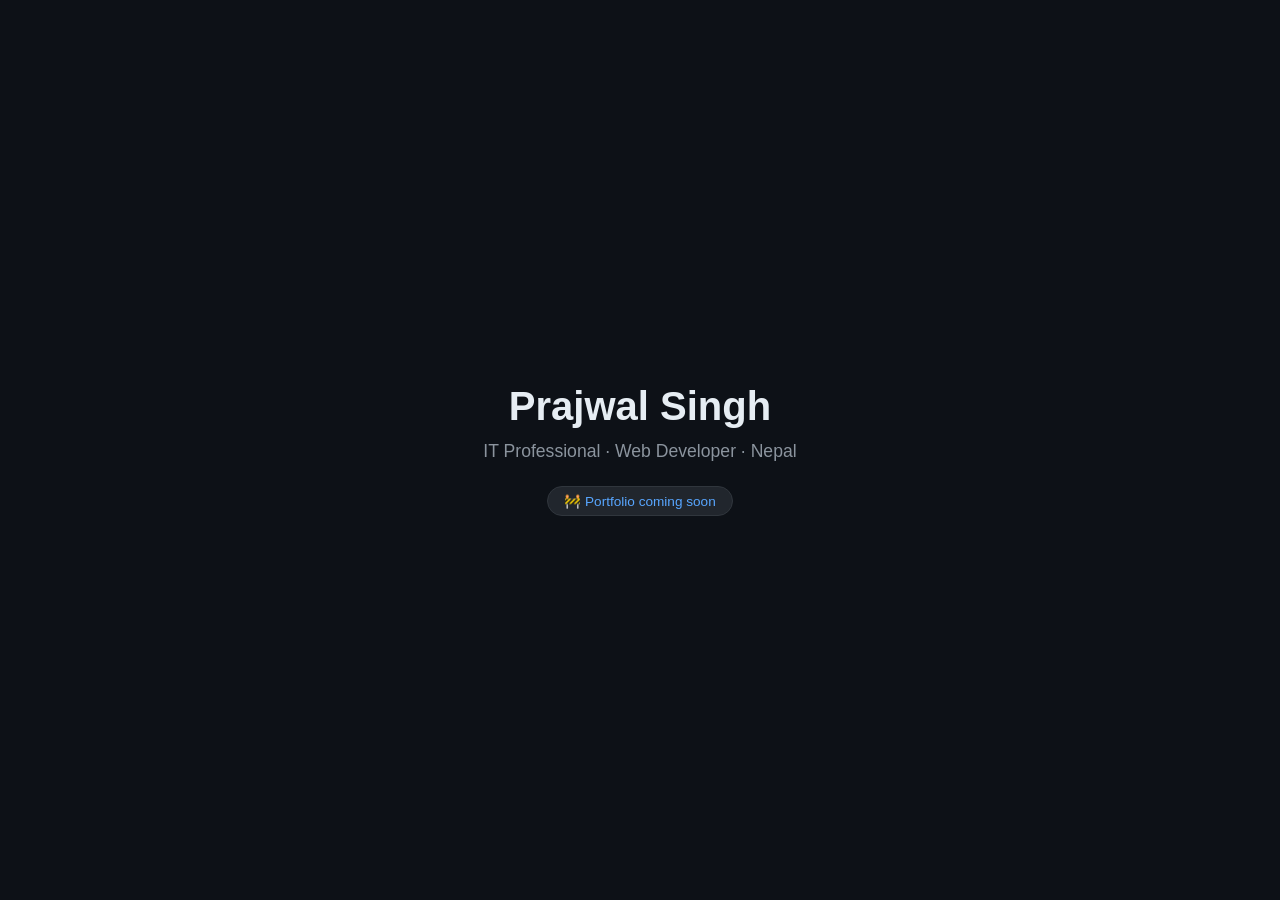
==== index.html @ d1e2a2fe "Add initial HTML structure for personal website" ====
<!DOCTYPE html>
<html lang="en">
<head>
  <meta charset="UTF-8" />
  <meta name="viewport" content="width=device-width, initial-scale=1.0" />
  <title>Prajwal Singh — IT Professional & Web Developer</title>
  <style>
    * { margin: 0; padding: 0; box-sizing: border-box; }
    body {
      font-family: -apple-system, BlinkMacSystemFont, 'Segoe UI', sans-serif;
      background: #0d1117;
      color: #e6edf3;
      display: flex;
      align-items: center;
      justify-content: center;
      min-height: 100vh;
    }
    .container { text-align: center; padding: 2rem; }
    h1 { font-size: 2.5rem; font-weight: 700; margin-bottom: 0.5rem; }
    p { color: #8b949e; font-size: 1.1rem; margin-top: 0.75rem; }
    .badge {
      display: inline-block;
      background: #21262d;
      border: 1px solid #30363d;
      border-radius: 2rem;
      padding: 0.4rem 1rem;
      font-size: 0.85rem;
      color: #58a6ff;
      margin-top: 1.5rem;
    }
  </style>
</head>
<body>
  <div class="container">
    <h1>Prajwal Singh</h1>
    <p>IT Professional · Web Developer · Nepal</p>
    <div class="badge">🚧 Portfolio coming soon</div>
  </div>
</body>
</html>
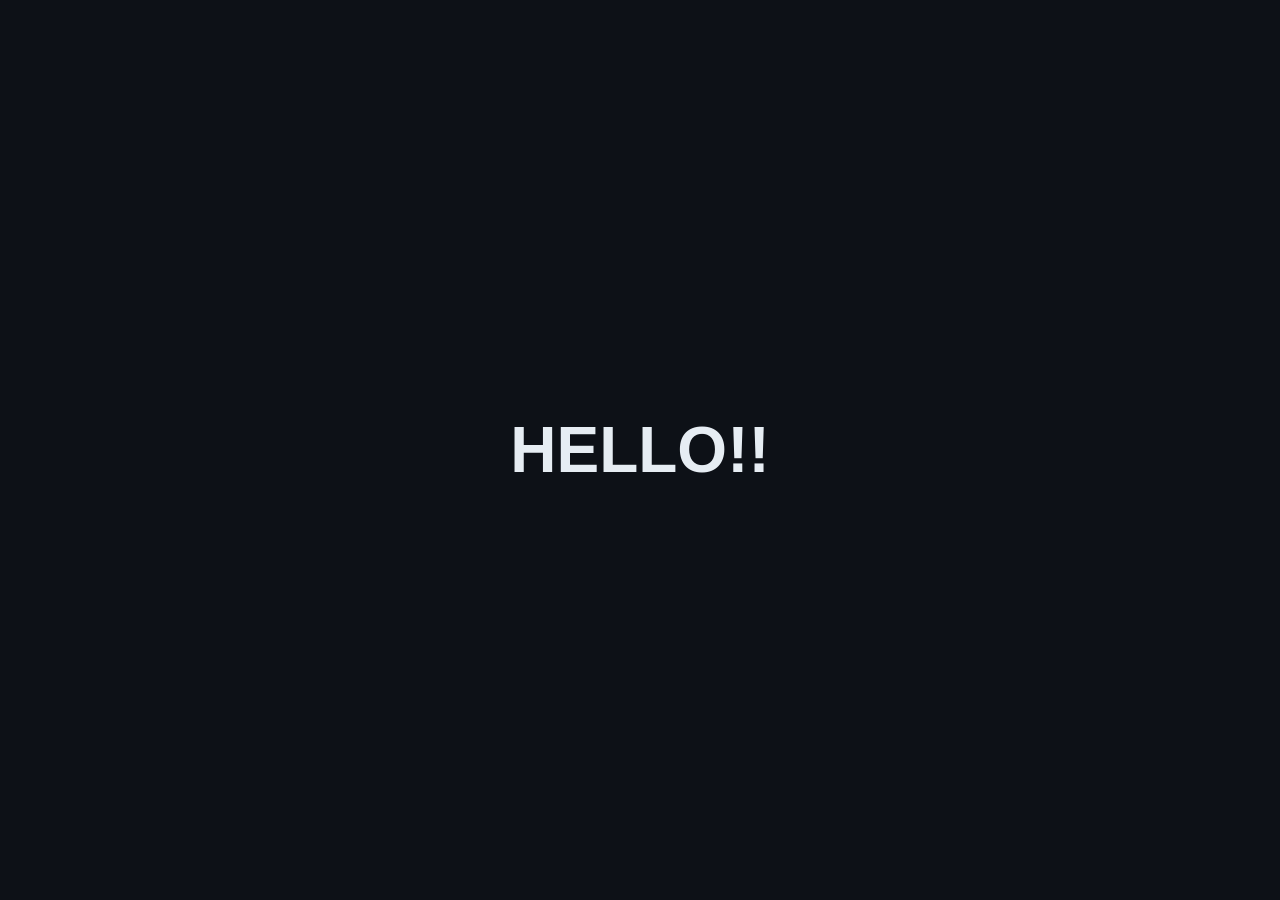
==== commit db97fca8: "Deploy simple HELLO!! placeholder page Updated the title and modified the body styles. Changed the h" ====
--- a/index.html
+++ b/index.html
@@ -3,38 +3,13 @@
 <head>
   <meta charset="UTF-8" />
   <meta name="viewport" content="width=device-width, initial-scale=1.0" />
-  <title>Prajwal Singh — IT Professional & Web Developer</title>
+  <title>Prajwal Singh</title>
   <style>
-    * { margin: 0; padding: 0; box-sizing: border-box; }
-    body {
-      font-family: -apple-system, BlinkMacSystemFont, 'Segoe UI', sans-serif;
-      background: #0d1117;
-      color: #e6edf3;
-      display: flex;
-      align-items: center;
-      justify-content: center;
-      min-height: 100vh;
-    }
-    .container { text-align: center; padding: 2rem; }
-    h1 { font-size: 2.5rem; font-weight: 700; margin-bottom: 0.5rem; }
-    p { color: #8b949e; font-size: 1.1rem; margin-top: 0.75rem; }
-    .badge {
-      display: inline-block;
-      background: #21262d;
-      border: 1px solid #30363d;
-      border-radius: 2rem;
-      padding: 0.4rem 1rem;
-      font-size: 0.85rem;
-      color: #58a6ff;
-      margin-top: 1.5rem;
-    }
+    body { margin: 0; font-family: sans-serif; background: #0d1117; color: #e6edf3; display: flex; align-items: center; justify-content: center; min-height: 100vh; }
+    h1 { font-size: 4rem; font-weight: 700; }
   </style>
 </head>
 <body>
-  <div class="container">
-    <h1>Prajwal Singh</h1>
-    <p>IT Professional · Web Developer · Nepal</p>
-    <div class="badge">🚧 Portfolio coming soon</div>
-  </div>
+  <h1>HELLO!!</h1>
 </body>
 </html>
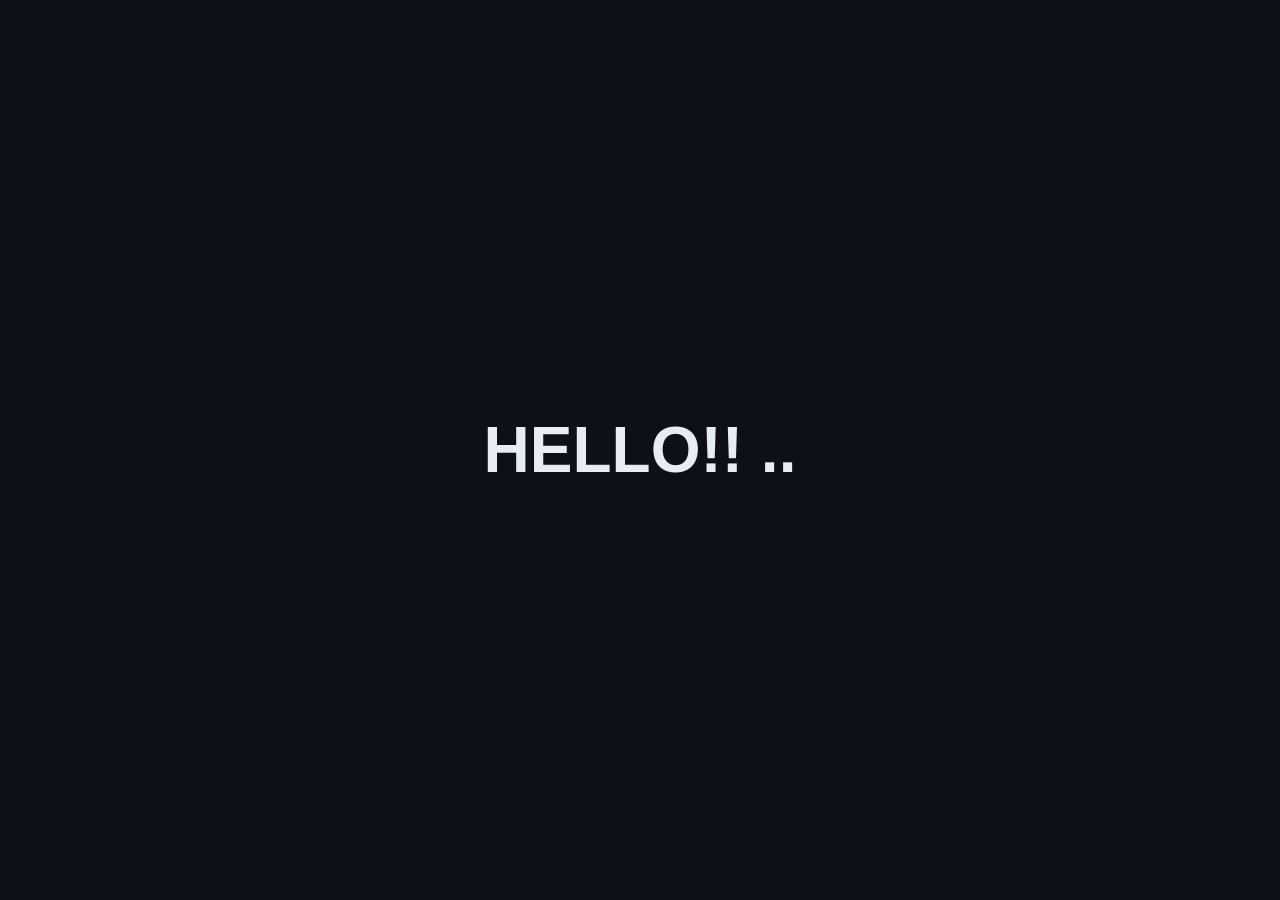
==== commit 194e2c7f: "Update index.html" ====
--- a/index.html
+++ b/index.html
@@ -10,6 +10,6 @@
   </style>
 </head>
 <body>
-  <h1>HELLO!!</h1>
+  <h1>HELLO!! ..</h1>
 </body>
 </html>
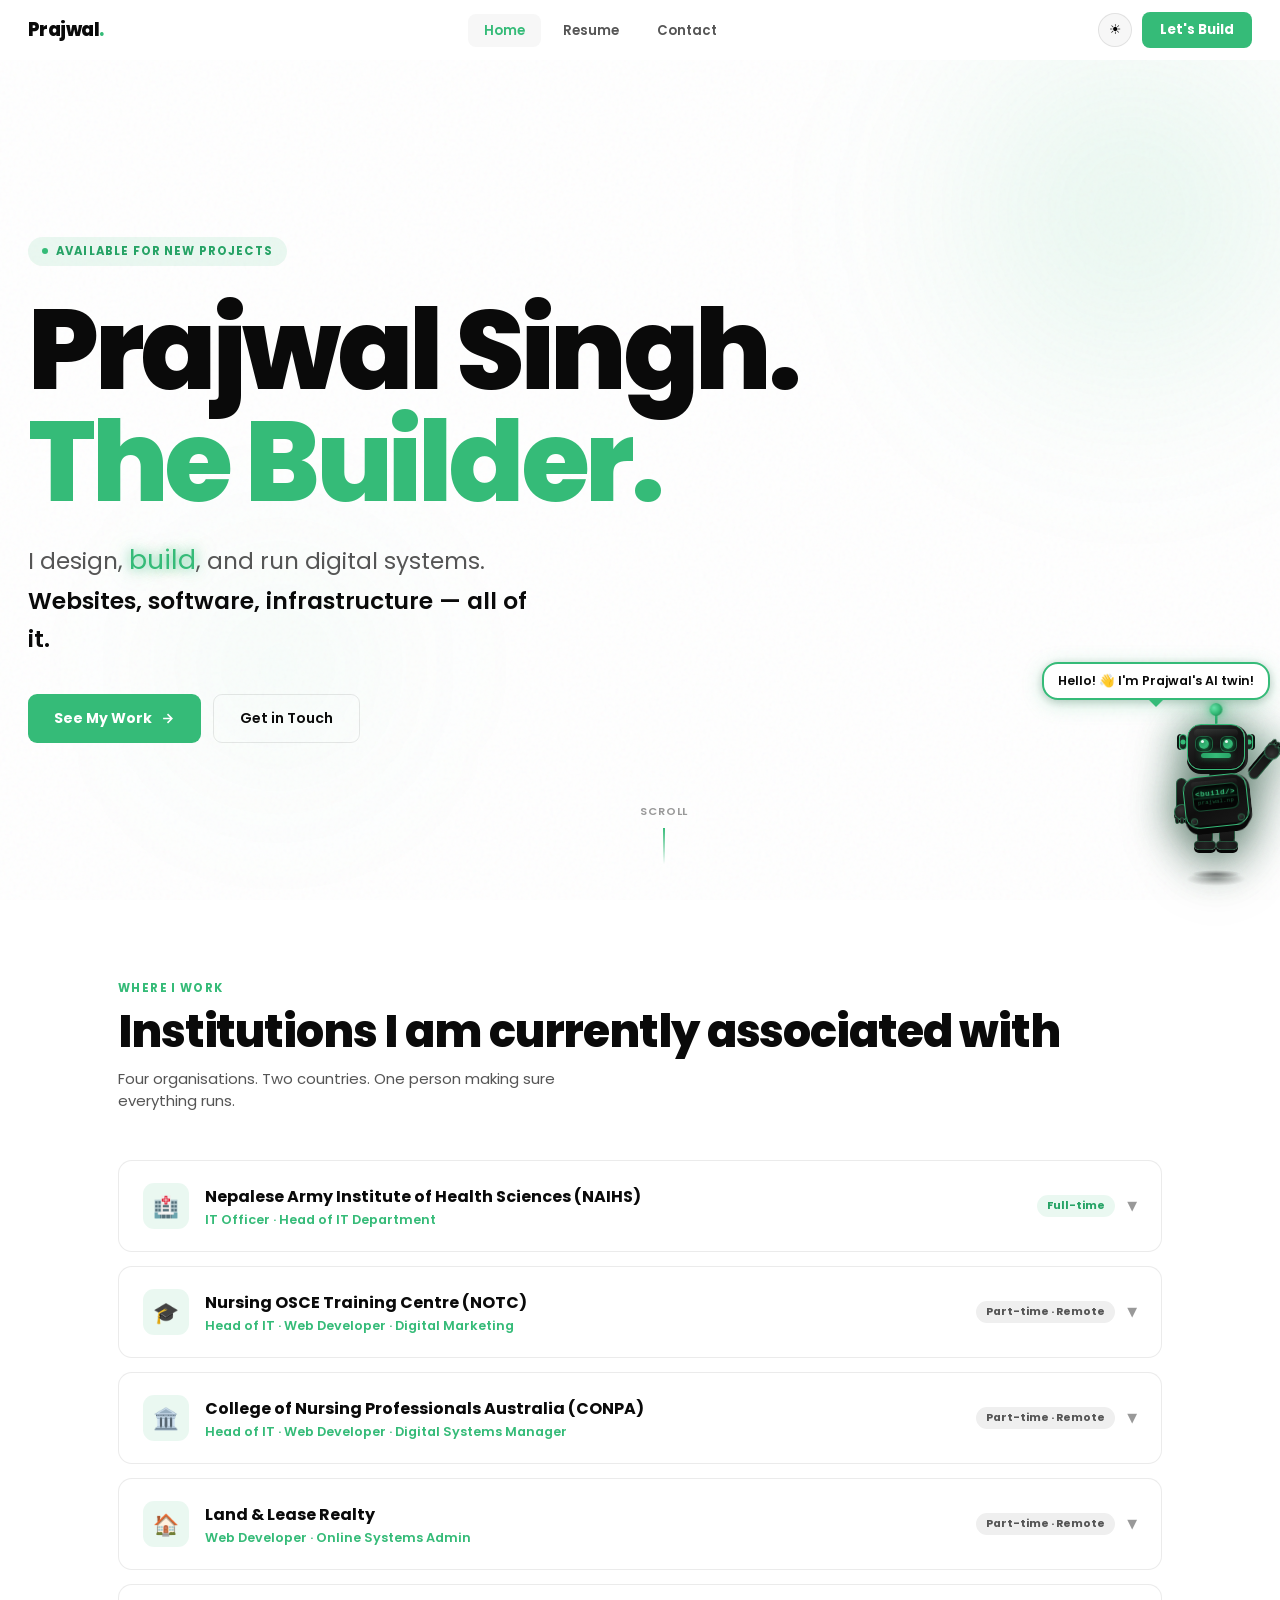
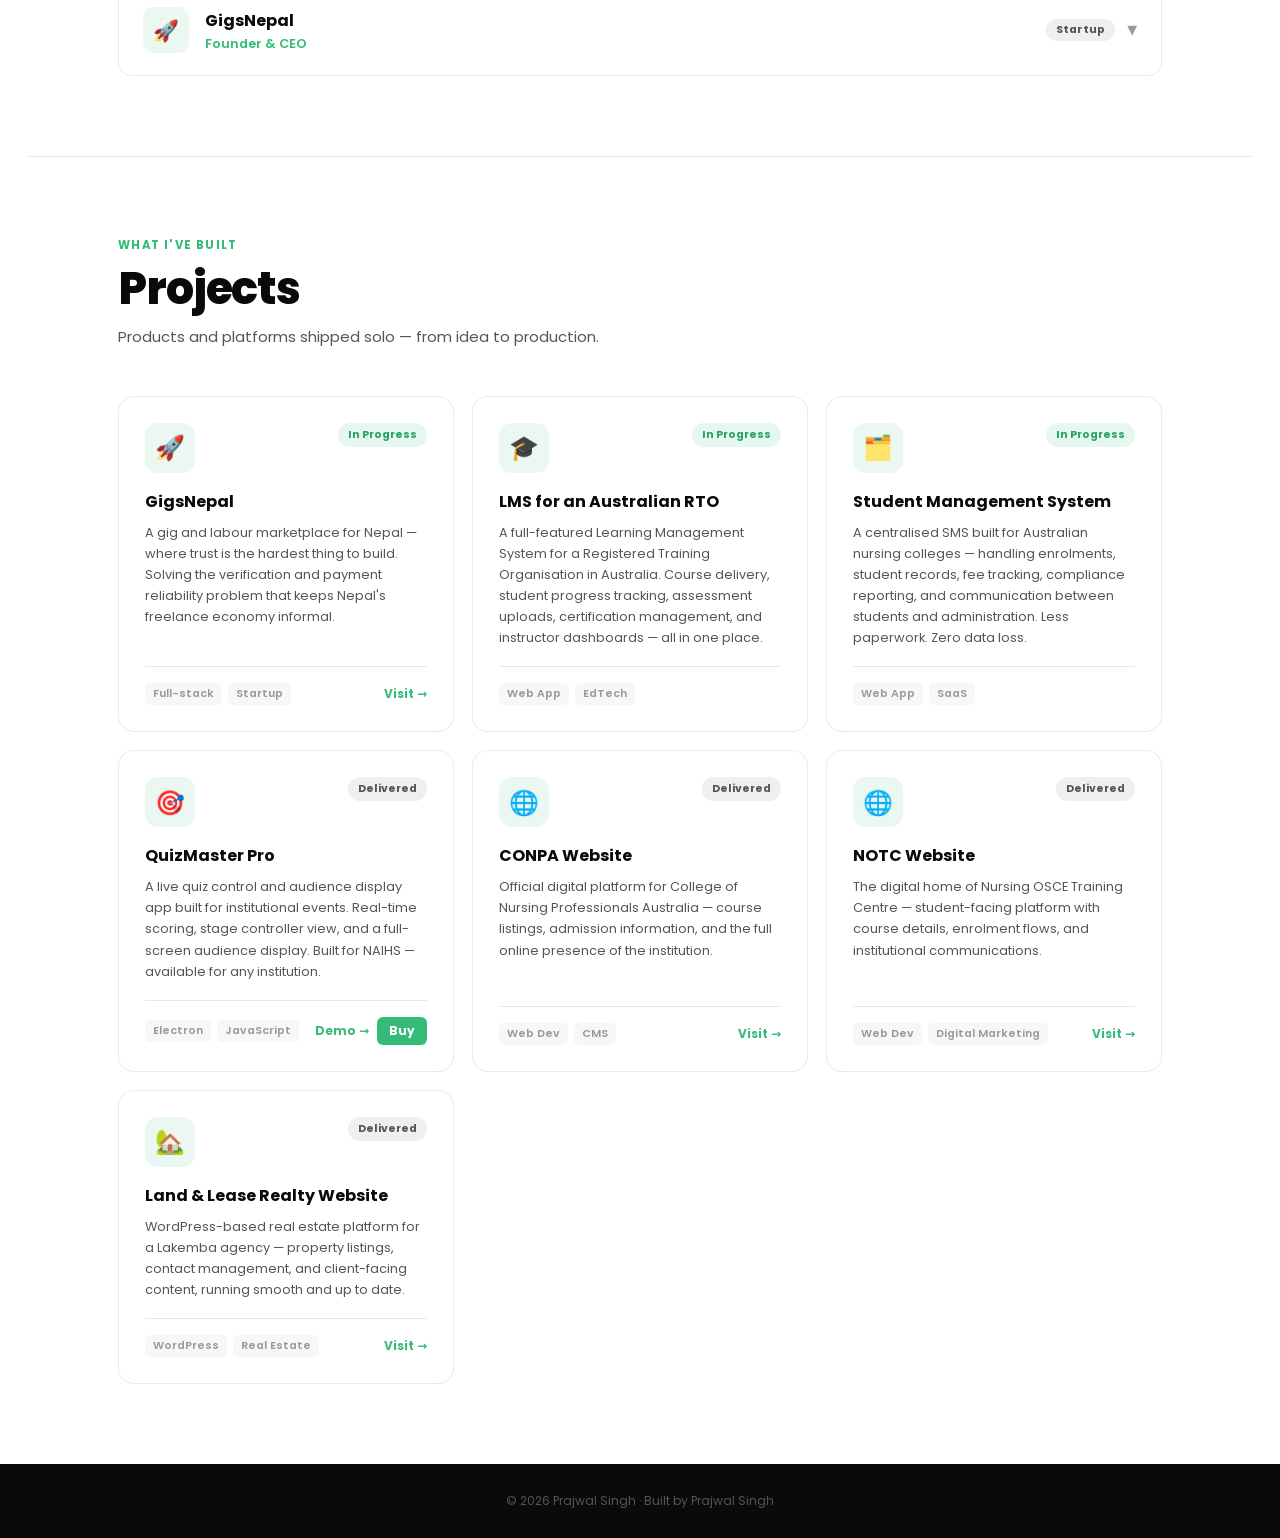
==== commit 01280aaf: "Initial portfolio deploy" ====
--- a/index.html
+++ b/index.html
@@ -1,15 +1,332 @@
 <!DOCTYPE html>
-<html lang="en">
+<html lang="en" data-theme="light">
 <head>
-  <meta charset="UTF-8" />
-  <meta name="viewport" content="width=device-width, initial-scale=1.0" />
-  <title>Prajwal Singh</title>
-  <style>
-    body { margin: 0; font-family: sans-serif; background: #0d1117; color: #e6edf3; display: flex; align-items: center; justify-content: center; min-height: 100vh; }
-    h1 { font-size: 4rem; font-weight: 700; }
-  </style>
+<meta charset="UTF-8">
+<meta name="viewport" content="width=device-width, initial-scale=1.0, viewport-fit=cover">
+<title>Prajwal Singh — The Builder</title>
+<meta name="description" content="IT Officer, Web Developer, and Builder. I design, build, and run digital systems.">
+<link rel="stylesheet" href="https://fonts.googleapis.com/css2?family=Poppins:ital,wght@0,400;0,500;0,600;0,700;0,800;1,400&display=swap">
+<link rel="stylesheet" href="style.css">
 </head>
 <body>
-  <h1>HELLO!! ..</h1>
+
+<!-- NAV -->
+<nav id="nav">
+  <a class="nav-logo" href="index.html">Prajwal<em>.</em></a>
+  <ul class="nav-links">
+    <li><a href="index.html" class="active">Home</a></li>
+    <li><a href="resume.html">Resume</a></li>
+    <li><a href="contact.html">Contact</a></li>
+  </ul>
+  <div class="nav-actions">
+    <button class="theme-btn" onclick="toggleTheme()" aria-label="Toggle theme">☀️</button>
+    <a class="cta-btn" href="contact.html">Let's Build</a>
+    <button class="ham" id="ham" onclick="toggleMob()" aria-label="Menu">
+      <span></span><span></span><span></span>
+    </button>
+  </div>
+</nav>
+<div class="mob-nav" id="mob-nav">
+  <a href="index.html" onclick="toggleMob()">Home</a>
+  <a href="resume.html" onclick="toggleMob()">Resume</a>
+  <a href="contact.html" onclick="toggleMob()">Contact</a>
+</div>
+
+<!-- HERO -->
+<section class="hero">
+  <div class="hero-noise"></div>
+  <div class="hero-orb hero-orb-1"></div>
+  <div class="hero-orb hero-orb-2"></div>
+
+  <div class="hero-chip">Available for new projects</div>
+  <h1 class="hero-name">
+    Prajwal Singh.<br>
+    <span class="green">The Builder.</span>
+  </h1>
+  <p class="hero-title">
+    I design, <span class="green" style="font-size:1.15em;text-shadow:0 0 12px rgba(53,187,120,0.7),0 0 24px rgba(53,187,120,0.4);">build</span>, and run digital systems.<br>
+    <strong>Websites, software, infrastructure — all of it.</strong>
+  </p>
+  <div class="hero-btns">
+    <a class="btn-g" href="#projects-anchor">
+      See My Work
+      <svg width="15" height="15" fill="none" stroke="currentColor" stroke-width="2.5" viewBox="0 0 24 24"><path d="M5 12h14M12 5l7 7-7 7"/></svg>
+    </a>
+    <a class="btn-out" href="contact.html">Get in Touch</a>
+  </div>
+  <div class="hero-scroll-hint">
+    <span>Scroll</span>
+    <div class="scroll-dot"></div>
+  </div>
+</section>
+
+<!-- WHERE I WORK -->
+<section class="work-section">
+  <div class="section-header reveal">
+    <div class="section-eyebrow">Where I Work</div>
+    <h2 class="section-title">Institutions I am currently associated with</h2>
+    <p class="section-sub">Four organisations. Two countries. One person making sure everything runs.</p>
+  </div>
+  <div class="work-list">
+
+    <div class="work-item reveal" data-d="1">
+      <div class="work-item-head" onclick="toggleWork(this)">
+        <div class="wi-icon">🏥</div>
+        <div class="wi-info">
+          <h3>Nepalese Army Institute of Health Sciences (NAIHS)</h3>
+          <div class="wi-role">IT Officer · Head of IT Department</div>
+        </div>
+        <div class="wi-meta">
+          <span class="wi-badge ft">Full-time</span>
+          <span class="wi-chevron">▼</span>
+        </div>
+      </div>
+      <div class="work-item-body">
+        <div class="wi-period">📅 December 2025 – Present · Kathmandu, Nepal</div>
+        <ul class="wi-bullets">
+          <li>Head of IT across NAIHS, College of Medicine, NACHS, and Shree Birendra Hospital Chhauni</li>
+          <li>Oversee institutional IT infrastructure, networks, and cybersecurity</li>
+          <li>Administer Google Workspace — users, permissions, apps, and security</li>
+          <li>Monitor and troubleshoot network and system issues to keep operations running 24/7</li>
+          <li>Coordinate with vendors, ISPs, and external developers</li>
+          <li>Technical training for staff, IT documentation, asset tracking, and license management</li>
+        </ul>
+      </div>
+    </div>
+
+    <div class="work-item reveal" data-d="2">
+      <div class="work-item-head" onclick="toggleWork(this)">
+        <div class="wi-icon">🎓</div>
+        <div class="wi-info">
+          <h3>Nursing OSCE Training Centre (NOTC)</h3>
+          <div class="wi-role">Head of IT · Web Developer · Digital Marketing</div>
+        </div>
+        <div class="wi-meta">
+          <span class="wi-badge pt">Part-time · Remote</span>
+          <span class="wi-chevron">▼</span>
+        </div>
+      </div>
+      <div class="work-item-body">
+        <div class="wi-period">📅 May 2025 – Present · Australia (Remote)</div>
+        <ul class="wi-bullets">
+          <li>Manage the entire IT and digital marketing department for the Nursing OSCE Training Centre</li>
+          <li>Website development, maintenance, and database management</li>
+          <li>Digital marketing strategy and execution</li>
+        </ul>
+        <a href="https://notc.com.au" class="wi-link" target="_blank">Visit notc.com.au →</a>
+      </div>
+    </div>
+
+    <div class="work-item reveal" data-d="3">
+      <div class="work-item-head" onclick="toggleWork(this)">
+        <div class="wi-icon">🏛️</div>
+        <div class="wi-info">
+          <h3>College of Nursing Professionals Australia (CONPA)</h3>
+          <div class="wi-role">Head of IT · Web Developer · Digital Systems Manager</div>
+        </div>
+        <div class="wi-meta">
+          <span class="wi-badge pt">Part-time · Remote</span>
+          <span class="wi-chevron">▼</span>
+        </div>
+      </div>
+      <div class="work-item-body">
+        <div class="wi-period">📅 May 2025 – Present · Australia (Remote)</div>
+        <ul class="wi-bullets">
+          <li>Head of IT for CONPA and its parent group — full infrastructure and systems management</li>
+          <li>Website development and ongoing maintenance at conpa.edu.au</li>
+          <li>Digital systems management — tools, platforms, and internal processes</li>
+        </ul>
+        <a href="https://conpa.edu.au" class="wi-link" target="_blank">Visit conpa.edu.au →</a>
+      </div>
+    </div>
+
+    <div class="work-item reveal" data-d="4">
+      <div class="work-item-head" onclick="toggleWork(this)">
+        <div class="wi-icon">🏠</div>
+        <div class="wi-info">
+          <h3>Land &amp; Lease Realty</h3>
+          <div class="wi-role">Web Developer · Online Systems Admin</div>
+        </div>
+        <div class="wi-meta">
+          <span class="wi-badge pt">Part-time · Remote</span>
+          <span class="wi-chevron">▼</span>
+        </div>
+      </div>
+      <div class="work-item-body">
+        <div class="wi-period">📅 2025 – Present · Lakemba, Australia (Remote)</div>
+        <ul class="wi-bullets">
+          <li>WordPress and RealHomes theme management for landandlease.com.au</li>
+          <li>Regular content updates, performance optimisation, and property listing management</li>
+        </ul>
+        <a href="https://landandlease.com.au" class="wi-link" target="_blank">Visit landandlease.com.au →</a>
+      </div>
+    </div>
+
+    <div class="work-item reveal" data-d="5">
+      <div class="work-item-head" onclick="toggleWork(this)">
+        <div class="wi-icon">🚀</div>
+        <div class="wi-info">
+          <h3>GigsNepal</h3>
+          <div class="wi-role">Founder &amp; CEO</div>
+        </div>
+        <div class="wi-meta">
+          <span class="wi-badge pt">Startup</span>
+          <span class="wi-chevron">▼</span>
+        </div>
+      </div>
+      <div class="work-item-body">
+        <div class="wi-period">📅 2025 – Present · Kathmandu, Nepal</div>
+        <ul class="wi-bullets">
+          <li>Building Nepal's gig and labour marketplace — connecting skilled workers with clients</li>
+          <li>Solving trust, verification, and payment reliability for Nepal's informal freelance economy</li>
+          <li>Full product ownership: strategy, design, development, and operations</li>
+        </ul>
+      </div>
+    </div>
+
+  </div>
+</section>
+
+<div class="divider"></div>
+
+<!-- PROJECTS -->
+<section class="projects-section" id="projects-anchor">
+  <div class="section-header reveal">
+    <div class="section-eyebrow">What I've Built</div>
+    <h2 class="section-title">Projects</h2>
+    <p class="section-sub">Products and platforms shipped solo — from idea to production.</p>
+  </div>
+  <div class="proj-grid">
+
+    <div class="proj-card reveal" data-d="1">
+      <div class="proj-top">
+        <div class="proj-emoji">🚀</div>
+        <span class="proj-tag wip">In Progress</span>
+      </div>
+      <h3>GigsNepal</h3>
+      <p>A gig and labour marketplace for Nepal — where trust is the hardest thing to build. Solving the verification and payment reliability problem that keeps Nepal's freelance economy informal.</p>
+      <div class="proj-footer">
+        <div class="proj-techs">
+          <span class="proj-tech">Full-stack</span>
+          <span class="proj-tech">Startup</span>
+        </div>
+        <div class="proj-links">
+          <a href="#" class="proj-link">Visit →</a>
+        </div>
+      </div>
+    </div>
+
+    <div class="proj-card reveal" data-d="2">
+      <div class="proj-top">
+        <div class="proj-emoji">🎓</div>
+        <span class="proj-tag wip">In Progress</span>
+      </div>
+      <h3>LMS for an Australian RTO</h3>
+      <p>A full-featured Learning Management System for a Registered Training Organisation in Australia. Course delivery, student progress tracking, assessment uploads, certification management, and instructor dashboards — all in one place.</p>
+      <div class="proj-footer">
+        <div class="proj-techs">
+          <span class="proj-tech">Web App</span>
+          <span class="proj-tech">EdTech</span>
+        </div>
+      </div>
+    </div>
+
+    <div class="proj-card reveal" data-d="3">
+      <div class="proj-top">
+        <div class="proj-emoji">🗂️</div>
+        <span class="proj-tag wip">In Progress</span>
+      </div>
+      <h3>Student Management System</h3>
+      <p>A centralised SMS built for Australian nursing colleges — handling enrolments, student records, fee tracking, compliance reporting, and communication between students and administration. Less paperwork. Zero data loss.</p>
+      <div class="proj-footer">
+        <div class="proj-techs">
+          <span class="proj-tech">Web App</span>
+          <span class="proj-tech">SaaS</span>
+        </div>
+      </div>
+    </div>
+
+    <div class="proj-card reveal" data-d="1">
+      <div class="proj-top">
+        <div class="proj-emoji">🎯</div>
+        <span class="proj-tag delivered">Delivered</span>
+      </div>
+      <h3>QuizMaster Pro</h3>
+      <p>A live quiz control and audience display app built for institutional events. Real-time scoring, stage controller view, and a full-screen audience display. Built for NAIHS — available for any institution.</p>
+      <div class="proj-footer">
+        <div class="proj-techs">
+          <span class="proj-tech">Electron</span>
+          <span class="proj-tech">JavaScript</span>
+        </div>
+        <div class="proj-links">
+          <a href="contact.html" class="proj-link">Demo →</a>
+          <a href="contact.html" class="proj-link buy">Buy</a>
+        </div>
+      </div>
+    </div>
+
+    <div class="proj-card reveal" data-d="2">
+      <div class="proj-top">
+        <div class="proj-emoji">🌐</div>
+        <span class="proj-tag delivered">Delivered</span>
+      </div>
+      <h3>CONPA Website</h3>
+      <p>Official digital platform for College of Nursing Professionals Australia — course listings, admission information, and the full online presence of the institution.</p>
+      <div class="proj-footer">
+        <div class="proj-techs">
+          <span class="proj-tech">Web Dev</span>
+          <span class="proj-tech">CMS</span>
+        </div>
+        <div class="proj-links">
+          <a href="https://conpa.edu.au" class="proj-link" target="_blank">Visit →</a>
+        </div>
+      </div>
+    </div>
+
+    <div class="proj-card reveal" data-d="3">
+      <div class="proj-top">
+        <div class="proj-emoji">🌐</div>
+        <span class="proj-tag delivered">Delivered</span>
+      </div>
+      <h3>NOTC Website</h3>
+      <p>The digital home of Nursing OSCE Training Centre — student-facing platform with course details, enrolment flows, and institutional communications.</p>
+      <div class="proj-footer">
+        <div class="proj-techs">
+          <span class="proj-tech">Web Dev</span>
+          <span class="proj-tech">Digital Marketing</span>
+        </div>
+        <div class="proj-links">
+          <a href="https://notc.com.au" class="proj-link" target="_blank">Visit →</a>
+        </div>
+      </div>
+    </div>
+
+    <div class="proj-card reveal" data-d="4">
+      <div class="proj-top">
+        <div class="proj-emoji">🏡</div>
+        <span class="proj-tag delivered">Delivered</span>
+      </div>
+      <h3>Land &amp; Lease Realty Website</h3>
+      <p>WordPress-based real estate platform for a Lakemba agency — property listings, contact management, and client-facing content, running smooth and up to date.</p>
+      <div class="proj-footer">
+        <div class="proj-techs">
+          <span class="proj-tech">WordPress</span>
+          <span class="proj-tech">Real Estate</span>
+        </div>
+        <div class="proj-links">
+          <a href="https://landandlease.com.au" class="proj-link" target="_blank">Visit →</a>
+        </div>
+      </div>
+    </div>
+
+  </div>
+</section>
+
+<footer class="site-footer">
+  <p class="sf-copy">© 2026 Prajwal Singh · Built by Prajwal Singh</p>
+</footer>
+
+<script src="script.js"></script>
+<script src="avatar.js"></script>
 </body>
 </html>
--- a/style.css
+++ b/style.css
@@ -0,0 +1,860 @@
+/* ═══════════════════════════════════════════════
+   PRAJWAL SINGH — PORTFOLIO
+   Shared Styles
+═══════════════════════════════════════════════ */
+
+@import url('https://fonts.googleapis.com/css2?family=Poppins:ital,wght@0,400;0,500;0,600;0,700;0,800;1,400&display=swap');
+
+/* ── TOKENS ── */
+:root {
+  --g: #35bb78;
+  --g-dark: #27a366;
+  --g-glow: rgba(53,187,120,0.25);
+  --g-soft: rgba(53,187,120,0.1);
+  --black: #0a0a0a;
+  --white: #ffffff;
+  --bg: #ffffff;
+  --bg2: #f7f7f7;
+  --bg3: #efefef;
+  --fg: #0a0a0a;
+  --fg2: #555;
+  --fg3: #999;
+  --border: rgba(0,0,0,0.09);
+  --card: #ffffff;
+  --card-border: rgba(0,0,0,0.08);
+  color-scheme: light;
+}
+@media (prefers-color-scheme: dark) {
+  :root:not([data-theme="light"]) {
+    --bg: #0a0a0a; --bg2: #111; --bg3: #1a1a1a;
+    --fg: #f0f0f0; --fg2: #aaa; --fg3: #666;
+    --border: rgba(255,255,255,0.08);
+    --card: #131313; --card-border: rgba(255,255,255,0.06);
+    color-scheme: dark;
+  }
+}
+:root[data-theme="dark"] {
+  --bg: #0a0a0a; --bg2: #111; --bg3: #1a1a1a;
+  --fg: #f0f0f0; --fg2: #aaa; --fg3: #666;
+  --border: rgba(255,255,255,0.08);
+  --card: #131313; --card-border: rgba(255,255,255,0.06);
+  color-scheme: dark;
+}
+
+/* ── RESET ── */
+*, *::before, *::after { box-sizing: border-box; margin: 0; padding: 0; }
+html { scroll-behavior: smooth; }
+body {
+  font-family: 'Poppins', system-ui, sans-serif;
+  background: var(--bg);
+  color: var(--fg);
+  overflow-x: hidden;
+  min-height: 100vh;
+}
+a { text-decoration: none; color: inherit; }
+img { max-width: 100%; }
+button { font-family: inherit; cursor: pointer; }
+
+/* ── NAV ── */
+#nav {
+  position: fixed; top: 0; left: 0; right: 0; z-index: 1000;
+  height: 60px;
+  display: flex; align-items: center; justify-content: space-between;
+  padding: 0 28px;
+  background: var(--bg);
+  border-bottom: 1px solid transparent;
+  transition: border-color .3s, background .3s;
+}
+#nav.solid {
+  border-color: var(--border);
+  backdrop-filter: blur(12px);
+  background: color-mix(in srgb, var(--bg) 85%, transparent);
+}
+.nav-logo {
+  font-size: 1.15rem; font-weight: 800; letter-spacing: -.03em;
+  color: var(--fg);
+}
+.nav-logo em { color: var(--g); font-style: normal; }
+.nav-links { display: flex; align-items: center; gap: 6px; list-style: none; }
+.nav-links a {
+  padding: 7px 16px; font-size: .83rem; font-weight: 600;
+  color: var(--fg2); border-radius: 8px;
+  transition: color .2s, background .2s;
+}
+.nav-links a:hover { color: var(--fg); background: var(--bg2); }
+.nav-links a.active { color: var(--g); background: var(--bg2); }
+.nav-actions { display: flex; align-items: center; gap: 10px; }
+.theme-btn {
+  width: 34px; height: 34px; border-radius: 50%;
+  background: var(--bg2); border: 1px solid var(--border);
+  display: flex; align-items: center; justify-content: center;
+  font-size: .85rem; transition: border-color .2s;
+}
+.theme-btn:hover { border-color: var(--g); }
+.cta-btn {
+  background: var(--g); color: #fff; border: none;
+  padding: 8px 18px; border-radius: 8px;
+  font-size: .82rem; font-weight: 700;
+  transition: background .2s, transform .15s, box-shadow .2s;
+}
+.cta-btn:hover {
+  background: var(--g-dark);
+  box-shadow: 0 4px 16px var(--g-glow);
+  transform: translateY(-1px);
+}
+.ham {
+  display: none; flex-direction: column; gap: 5px;
+  background: none; border: none; padding: 4px;
+}
+.ham span {
+  display: block; width: 22px; height: 2px;
+  background: var(--fg); border-radius: 2px;
+  transition: transform .3s, opacity .3s;
+}
+.ham.open span:nth-child(1) { transform: translateY(7px) rotate(45deg); }
+.ham.open span:nth-child(2) { opacity: 0; }
+.ham.open span:nth-child(3) { transform: translateY(-7px) rotate(-45deg); }
+.mob-nav {
+  display: none; position: fixed; top: 60px; left: 0; right: 0; z-index: 999;
+  background: var(--bg); border-bottom: 1px solid var(--border);
+  padding: 12px 20px; flex-direction: column; gap: 2px;
+}
+.mob-nav.open { display: flex; }
+.mob-nav a {
+  padding: 12px 8px; font-size: .95rem; font-weight: 600;
+  color: var(--fg2); border-radius: 8px; transition: color .2s;
+}
+.mob-nav a:hover { color: var(--g); }
+
+/* ── HERO ── */
+.hero {
+  min-height: calc(100vh - 60px);
+  display: flex; flex-direction: column; justify-content: center;
+  padding: 60px 28px 40px;
+  position: relative; overflow: hidden;
+  margin-top: 60px;
+}
+.hero-noise {
+  position: absolute; inset: 0; pointer-events: none; opacity: .04;
+  background-image: url("data:image/svg+xml,%3Csvg viewBox='0 0 256 256' xmlns='http://www.w3.org/2000/svg'%3E%3Cfilter id='n'%3E%3CfeTurbulence type='fractalNoise' baseFrequency='.9' numOctaves='4' stitchTiles='stitch'/%3E%3C/filter%3E%3Crect width='100%25' height='100%25' filter='url(%23n)'/%3E%3C/svg%3E");
+}
+.hero-orb {
+  position: absolute; border-radius: 50%; filter: blur(80px);
+  pointer-events: none; animation: orbFloat 8s ease-in-out infinite;
+}
+.hero-orb-1 {
+  width: 500px; height: 500px;
+  background: radial-gradient(circle, rgba(53,187,120,.15) 0%, transparent 70%);
+  right: -100px; top: -100px;
+}
+.hero-orb-2 {
+  width: 300px; height: 300px;
+  background: radial-gradient(circle, rgba(53,187,120,.08) 0%, transparent 70%);
+  left: 10%; bottom: 10%; animation-delay: -4s;
+}
+@keyframes orbFloat {
+  0%, 100% { transform: translateY(0) scale(1); }
+  50% { transform: translateY(-30px) scale(1.05); }
+}
+.hero-chip {
+  display: inline-flex; align-items: center; gap: 8px;
+  background: var(--g-soft); color: var(--g-dark);
+  font-size: .72rem; font-weight: 700;
+  letter-spacing: .1em; text-transform: uppercase;
+  padding: 6px 14px; border-radius: 100px;
+  width: fit-content; margin-bottom: 28px;
+  animation: fadeUp .7s .1s both;
+}
+.hero-chip::before {
+  content: ''; width: 6px; height: 6px; border-radius: 50%;
+  background: var(--g); animation: blink 2s infinite;
+}
+@keyframes blink { 0%,100% { opacity:1; } 50% { opacity:.3; } }
+.hero-name {
+  font-size: clamp(3.2rem, 9vw, 7rem);
+  font-weight: 800; line-height: 1.0; letter-spacing: -.04em;
+  animation: fadeUp .7s .2s both;
+}
+.hero-name .green { color: var(--g); }
+.green { color: var(--g); }
+.hero-title {
+  font-size: clamp(1.1rem, 2.5vw, 1.45rem);
+  font-weight: 400; color: var(--fg2);
+  margin: 20px 0 36px; max-width: 520px; line-height: 1.65;
+  animation: fadeUp .7s .3s both;
+}
+.hero-title strong { color: var(--fg); font-weight: 600; }
+.hero-btns {
+  display: flex; gap: 12px; flex-wrap: wrap;
+  animation: fadeUp .7s .4s both;
+}
+.btn-g {
+  background: var(--g); color: #fff; border: none;
+  padding: 13px 26px; border-radius: 9px;
+  font-size: .88rem; font-weight: 700;
+  display: inline-flex; align-items: center; gap: 8px;
+  transition: background .2s, transform .15s, box-shadow .2s;
+}
+.btn-g:hover {
+  background: var(--g-dark); transform: translateY(-2px);
+  box-shadow: 0 8px 28px var(--g-glow);
+}
+.btn-out {
+  background: transparent; color: var(--fg);
+  border: 1.5px solid var(--border);
+  padding: 13px 26px; border-radius: 9px;
+  font-size: .88rem; font-weight: 600;
+  display: inline-flex; align-items: center; gap: 8px;
+  transition: border-color .2s, color .2s, transform .15s;
+}
+.btn-out:hover { border-color: var(--g); color: var(--g); transform: translateY(-2px); }
+.hero-scroll-hint {
+  position: absolute; bottom: 36px; left: 50%; transform: translateX(-50%);
+  display: flex; flex-direction: column; align-items: center; gap: 8px;
+  color: var(--fg3); font-size: .7rem; font-weight: 600;
+  letter-spacing: .08em; text-transform: uppercase;
+  animation: fadeUp .7s .8s both;
+}
+.scroll-dot {
+  width: 1.5px; height: 36px;
+  background: linear-gradient(to bottom, var(--g), transparent);
+  animation: scrollLine 1.8s ease-in-out infinite;
+}
+@keyframes scrollLine {
+  0% { transform: scaleY(0); transform-origin: top; }
+  50% { transform: scaleY(1); transform-origin: top; }
+  51% { transform: scaleY(1); transform-origin: bottom; }
+  100% { transform: scaleY(0); transform-origin: bottom; }
+}
+
+/* ── SECTION COMMONS ── */
+.section-eyebrow {
+  font-size: .72rem; font-weight: 700; letter-spacing: .12em;
+  text-transform: uppercase; color: var(--g); margin-bottom: 10px;
+}
+.section-title {
+  font-size: clamp(1.8rem, 4vw, 2.8rem);
+  font-weight: 800; letter-spacing: -.025em; line-height: 1.1;
+}
+.section-sub { color: var(--fg2); font-size: .93rem; margin-top: 12px; max-width: 500px; }
+.section-header { margin-bottom: 48px; }
+.divider { height: 1px; background: var(--border); margin: 0 28px; }
+
+/* ── WHERE I WORK ── */
+.work-section {
+  padding: 80px 28px; max-width: 1100px; margin: 0 auto;
+}
+.work-list { display: flex; flex-direction: column; gap: 14px; }
+.work-item {
+  background: var(--card); border: 1.5px solid var(--card-border);
+  border-radius: 14px; overflow: hidden;
+  transition: border-color .25s, box-shadow .25s;
+}
+.work-item:hover, .work-item.open {
+  border-color: var(--g); box-shadow: 0 4px 24px var(--g-glow);
+}
+.work-item-head {
+  display: flex; align-items: center; gap: 16px;
+  padding: 22px 24px; cursor: pointer; transition: background .2s;
+}
+.work-item-head:hover { background: var(--bg2); }
+.wi-icon {
+  width: 46px; height: 46px; border-radius: 11px;
+  background: var(--g-soft); display: flex; align-items: center;
+  justify-content: center; font-size: 1.3rem; flex-shrink: 0;
+}
+.wi-info { flex: 1; min-width: 0; }
+.wi-info h3 { font-size: 1rem; font-weight: 700; }
+.wi-info .wi-role { font-size: .8rem; color: var(--g); font-weight: 600; margin-top: 2px; }
+.wi-meta { display: flex; align-items: center; gap: 12px; flex-shrink: 0; }
+.wi-badge {
+  font-size: .68rem; font-weight: 700; padding: 3px 10px;
+  border-radius: 100px; white-space: nowrap;
+}
+.wi-badge.ft { background: var(--g-soft); color: var(--g-dark); }
+.wi-badge.pt { background: var(--bg3); color: var(--fg2); }
+.wi-chevron { color: var(--fg3); transition: transform .3s; font-size: .8rem; }
+.work-item.open .wi-chevron { transform: rotate(180deg); }
+.work-item-body {
+  max-height: 0; overflow: hidden;
+  transition: max-height .4s cubic-bezier(.4,0,.2,1);
+  padding: 0 24px;
+}
+.work-item.open .work-item-body { max-height: 500px; padding-bottom: 24px; }
+.wi-period {
+  font-size: .75rem; font-weight: 600; color: var(--g);
+  border-top: 1px solid var(--border); padding-top: 16px; margin-bottom: 12px;
+}
+.wi-bullets { list-style: none; display: flex; flex-direction: column; gap: 7px; }
+.wi-bullets li {
+  font-size: .82rem; color: var(--fg2); padding-left: 16px;
+  position: relative; line-height: 1.55;
+}
+.wi-bullets li::before {
+  content: ''; position: absolute; left: 0; top: 7px;
+  width: 5px; height: 5px; border-radius: 50%; background: var(--g);
+}
+.wi-link {
+  display: inline-flex; align-items: center; gap: 5px;
+  font-size: .78rem; font-weight: 700; color: var(--g);
+  margin-top: 14px; transition: color .2s;
+}
+.wi-link:hover { color: var(--g-dark); }
+
+/* ── PROJECTS ── */
+.projects-section { padding: 80px 28px; max-width: 1100px; margin: 0 auto; }
+.proj-grid {
+  display: grid;
+  grid-template-columns: repeat(auto-fill, minmax(min(100%, 310px), 1fr));
+  gap: 18px;
+}
+.proj-card {
+  background: var(--card); border: 1.5px solid var(--card-border);
+  border-radius: 16px; padding: 26px;
+  display: flex; flex-direction: column;
+  transition: border-color .25s, box-shadow .25s, transform .2s;
+  position: relative; overflow: hidden;
+}
+.proj-card::after {
+  content: ''; position: absolute; bottom: 0; left: 0; right: 0;
+  height: 3px; background: var(--g);
+  transform: scaleX(0); transform-origin: left; transition: transform .3s;
+}
+.proj-card:hover::after { transform: scaleX(1); }
+.proj-card:hover {
+  border-color: var(--g); box-shadow: 0 6px 32px var(--g-glow);
+  transform: translateY(-4px);
+}
+.proj-top {
+  display: flex; align-items: flex-start;
+  justify-content: space-between; margin-bottom: 16px;
+}
+.proj-emoji {
+  width: 50px; height: 50px; border-radius: 13px;
+  background: var(--g-soft); display: flex; align-items: center;
+  justify-content: center; font-size: 1.5rem;
+}
+.proj-tag {
+  font-size: .67rem; font-weight: 700; padding: 4px 10px; border-radius: 100px;
+}
+.proj-tag.delivered { background: var(--bg3); color: var(--fg2); }
+.proj-tag.wip {
+  background: rgba(53,187,120,.12); color: var(--g-dark);
+  animation: wipPulse 2.5s ease-in-out infinite;
+}
+@keyframes wipPulse {
+  0%,100% { box-shadow: 0 0 0 0 var(--g-glow); }
+  50% { box-shadow: 0 0 0 4px transparent; }
+}
+.proj-card h3 { font-size: 1rem; font-weight: 700; margin-bottom: 8px; }
+.proj-card p { font-size: .8rem; color: var(--fg2); line-height: 1.65; flex: 1; }
+.proj-footer {
+  display: flex; align-items: center; justify-content: space-between;
+  margin-top: 18px; padding-top: 16px;
+  border-top: 1px solid var(--border); flex-wrap: wrap; gap: 8px;
+}
+.proj-techs { display: flex; gap: 6px; flex-wrap: wrap; }
+.proj-tech {
+  font-size: .68rem; font-weight: 600;
+  background: var(--bg2); color: var(--fg3);
+  padding: 3px 8px; border-radius: 5px;
+}
+.proj-links { display: flex; gap: 8px; }
+.proj-link {
+  font-size: .75rem; font-weight: 700; color: var(--g);
+  display: flex; align-items: center; gap: 4px; transition: color .2s;
+}
+.proj-link:hover { color: var(--g-dark); }
+.proj-link.buy {
+  background: var(--g); color: #fff;
+  padding: 5px 12px; border-radius: 6px; transition: background .2s;
+}
+.proj-link.buy:hover { background: var(--g-dark); }
+
+/* ── RESUME ── */
+.resume-page {
+  max-width: 900px; margin: 0 auto;
+  padding: 56px 28px 80px;
+  margin-top: 60px;
+}
+.resume-header {
+  display: flex; align-items: flex-start;
+  justify-content: space-between; gap: 24px;
+  margin-bottom: 48px; flex-wrap: wrap;
+}
+.resume-header h1 {
+  font-size: clamp(2rem, 5vw, 3rem);
+  font-weight: 800; letter-spacing: -.03em; line-height: 1.05;
+}
+.resume-header h1 span { color: var(--g); }
+.rh-sub { font-size: .95rem; color: var(--fg2); margin-top: 8px; }
+.rh-loc {
+  font-size: .82rem; color: var(--fg3); margin-top: 4px;
+  display: flex; align-items: center; gap: 5px;
+}
+.dl-btn {
+  background: var(--g); color: #fff; border: none;
+  padding: 10px 20px; border-radius: 8px;
+  font-size: .82rem; font-weight: 700;
+  display: flex; align-items: center; gap: 8px;
+  white-space: nowrap; align-self: flex-start;
+  transition: background .2s, transform .15s;
+}
+.dl-btn:hover { background: var(--g-dark); transform: translateY(-1px); }
+.resume-section { margin-bottom: 48px; }
+.rs-title {
+  font-size: .72rem; font-weight: 700; letter-spacing: .12em;
+  text-transform: uppercase; color: var(--g);
+  padding-bottom: 12px; border-bottom: 1px solid var(--border);
+  margin-bottom: 24px;
+}
+.timeline { position: relative; padding-left: 20px; }
+.timeline::before {
+  content: ''; position: absolute;
+  left: 0; top: 6px; bottom: 6px;
+  width: 2px; background: var(--border);
+}
+.tl-item { position: relative; margin-bottom: 32px; padding-left: 20px; }
+.tl-item:last-child { margin-bottom: 0; }
+.tl-dot {
+  position: absolute; left: -26px; top: 5px;
+  width: 14px; height: 14px; border-radius: 50%;
+  background: var(--g); border: 3px solid var(--bg);
+  box-shadow: 0 0 0 2px var(--g);
+}
+.tl-period { font-size: .72rem; font-weight: 700; color: var(--g); letter-spacing: .03em; margin-bottom: 5px; }
+.tl-title { font-size: 1rem; font-weight: 700; margin-bottom: 3px; }
+.tl-org { font-size: .85rem; color: var(--fg2); margin-bottom: 10px; }
+.tl-bullets { list-style: none; display: flex; flex-direction: column; gap: 5px; }
+.tl-bullets li {
+  font-size: .8rem; color: var(--fg2); padding-left: 14px;
+  position: relative; line-height: 1.55;
+}
+.tl-bullets li::before {
+  content: ''; position: absolute; left: 0; top: 7px;
+  width: 4px; height: 4px; border-radius: 50%; background: var(--g);
+}
+.skills-wrap { display: flex; flex-direction: column; gap: 16px; }
+.skill-row { display: flex; align-items: flex-start; gap: 16px; }
+.skill-label {
+  font-size: .75rem; font-weight: 700; color: var(--fg2);
+  min-width: 120px; padding-top: 4px;
+}
+.skill-chips { display: flex; flex-wrap: wrap; gap: 6px; }
+.chip {
+  font-size: .75rem; font-weight: 600;
+  background: var(--bg2); color: var(--fg2);
+  border: 1px solid var(--border);
+  padding: 4px 10px; border-radius: 6px;
+}
+.chip.green { background: var(--g-soft); color: var(--g-dark); border-color: transparent; }
+.interests { display: flex; flex-wrap: wrap; gap: 10px; }
+.interest-item {
+  display: flex; align-items: center; gap: 7px;
+  background: var(--bg2); border: 1px solid var(--border);
+  border-radius: 100px; padding: 7px 14px;
+  font-size: .8rem; font-weight: 600; color: var(--fg2);
+  transition: border-color .2s, color .2s;
+}
+.interest-item:hover { border-color: var(--g); color: var(--fg); }
+
+/* ── CONTACT ── */
+.contact-page {
+  min-height: calc(100vh - 60px);
+  display: flex; flex-direction: column; justify-content: center;
+  padding: 56px 28px 80px;
+  max-width: 1100px; margin: 60px auto 0;
+}
+.contact-hero { margin-bottom: 60px; }
+.contact-hero h1 {
+  font-size: clamp(2rem, 5vw, 3.5rem);
+  font-weight: 800; letter-spacing: -.03em; line-height: 1.1; margin-bottom: 20px;
+}
+.contact-hero h1 span { color: var(--g); }
+.hero-blurb {
+  font-size: .98rem; color: var(--fg2); max-width: 580px; line-height: 1.75;
+}
+.hero-blurb strong { color: var(--fg); }
+.contact-grid {
+  display: grid; grid-template-columns: 1fr 1.3fr; gap: 48px; align-items: start;
+}
+.socials-list { display: flex; flex-direction: column; gap: 10px; margin-bottom: 32px; }
+.social-item {
+  display: flex; align-items: center; gap: 14px;
+  padding: 14px 18px;
+  background: var(--card); border: 1.5px solid var(--card-border);
+  border-radius: 11px; color: var(--fg); font-weight: 600; font-size: .88rem;
+  transition: border-color .2s, transform .15s, color .2s;
+}
+.social-item:hover { border-color: var(--g); transform: translateX(5px); color: var(--g); }
+.social-item.wa:hover { border-color: #25d366; color: #25d366; }
+.si-icon {
+  width: 36px; height: 36px; border-radius: 8px;
+  background: var(--g-soft); display: flex; align-items: center;
+  justify-content: center; font-size: 1rem; flex-shrink: 0;
+}
+.social-item.wa .si-icon { background: rgba(37,211,102,.12); }
+.availability-badge {
+  display: flex; align-items: center; gap: 10px;
+  background: var(--g-soft); border: 1px solid rgba(53,187,120,.2);
+  border-radius: 10px; padding: 14px 18px;
+  font-size: .83rem; font-weight: 600; color: var(--fg);
+}
+.av-dot { width: 8px; height: 8px; border-radius: 50%; background: var(--g); animation: blink 2s infinite; }
+.c-form {
+  background: var(--card); border: 1.5px solid var(--card-border);
+  border-radius: 18px; padding: 36px;
+}
+.c-form h3 { font-size: 1.1rem; font-weight: 700; margin-bottom: 24px; }
+.fg { margin-bottom: 18px; }
+.fg label {
+  display: block; font-size: .75rem; font-weight: 700;
+  color: var(--fg); margin-bottom: 6px; letter-spacing: .02em;
+}
+.fg input, .fg textarea, .fg select {
+  width: 100%; padding: 11px 14px;
+  background: var(--bg); border: 1.5px solid var(--border);
+  border-radius: 8px; color: var(--fg);
+  font-family: 'Poppins', sans-serif; font-size: .85rem;
+  outline: none; transition: border-color .2s, box-shadow .2s;
+}
+.fg input:focus, .fg textarea:focus, .fg select:focus {
+  border-color: var(--g); box-shadow: 0 0 0 3px rgba(53,187,120,.1);
+}
+.fg textarea { min-height: 110px; resize: vertical; }
+.fg-row { display: grid; grid-template-columns: 1fr 1fr; gap: 14px; }
+.f-sub {
+  width: 100%; background: var(--g); color: #fff; border: none;
+  padding: 13px; border-radius: 8px;
+  font-family: 'Poppins', sans-serif; font-size: .88rem; font-weight: 700;
+  display: flex; align-items: center; justify-content: center; gap: 8px;
+  transition: background .2s, transform .15s, box-shadow .2s;
+}
+.f-sub:hover {
+  background: var(--g-dark); transform: translateY(-2px);
+  box-shadow: 0 6px 20px var(--g-glow);
+}
+.f-note { font-size: .72rem; color: var(--fg3); text-align: center; margin-top: 10px; }
+.f-err {
+  background: rgba(220,53,69,.08); border: 1px solid rgba(220,53,69,.3);
+  color: #c0392b; border-radius: 7px; padding: 10px 14px;
+  font-size: .82rem; line-height: 1.45; margin-bottom: 6px;
+}
+[data-theme="dark"] .f-err { background: rgba(220,53,69,.13); border-color: rgba(220,53,69,.45); color: #e57373; }
+@media (prefers-color-scheme: dark) { :root:not([data-theme="light"]) .f-err { background: rgba(220,53,69,.13); border-color: rgba(220,53,69,.45); color: #e57373; } }
+.f-sub:disabled { opacity: .6; cursor: not-allowed; transform: none !important; box-shadow: none !important; }
+.f-success { text-align: center; padding: 32px 20px; }
+.f-success-icon { font-size: 2.5rem; margin-bottom: 12px; }
+.f-success h4 { font-size: 1.05rem; font-weight: 700; margin-bottom: 6px; }
+.f-success p { font-size: .85rem; color: var(--fg2); }
+
+/* ── FOOTER ── */
+.site-footer {
+  background: var(--black);
+  padding: 28px;
+  text-align: center;
+}
+.sf-copy { font-size: .75rem; color: #555; }
+
+/* ── ANIMATIONS ── */
+@keyframes fadeUp {
+  from { opacity: 0; transform: translateY(24px); }
+  to { opacity: 1; transform: translateY(0); }
+}
+.reveal { opacity: 0; transform: translateY(28px); transition: opacity .65s ease, transform .65s ease; }
+.reveal.on { opacity: 1; transform: none; }
+.reveal[data-d="1"] { transition-delay: .08s; }
+.reveal[data-d="2"] { transition-delay: .16s; }
+.reveal[data-d="3"] { transition-delay: .24s; }
+.reveal[data-d="4"] { transition-delay: .32s; }
+.reveal[data-d="5"] { transition-delay: .4s; }
+
+/* ── RESPONSIVE ── */
+@media (max-width: 820px) {
+  .contact-grid { grid-template-columns: 1fr; gap: 32px; }
+}
+@media (max-width: 640px) {
+  .nav-links { display: none; }
+  .nav-actions .cta-btn { display: none; }
+  .ham { display: flex; }
+  .hero-btns { flex-direction: column; }
+  .btn-g, .btn-out { justify-content: center; }
+  .fg-row { grid-template-columns: 1fr; }
+  .resume-header { flex-direction: column; }
+  .skill-row { flex-direction: column; gap: 6px; }
+  .skill-label { min-width: unset; }
+  .c-form { padding: 22px 16px; }
+}
+
+/* ══════════════════════════════════════════════════════
+   AVATAR SYSTEM — Prajwal's robot-builder companion
+══════════════════════════════════════════════════════ */
+
+/* ── HOST & WRAP ── */
+#av-host {
+  position: fixed;
+  inset: 0;
+  pointer-events: none;
+  z-index: 9999;
+  font-family: 'Poppins', system-ui, sans-serif;
+}
+#av-wrap {
+  position: absolute;
+  top: 0; left: 0;
+  width: 100px;
+  pointer-events: auto;
+  user-select: none;
+  -webkit-user-select: none;
+}
+#av-body {
+  width: 100px;
+  cursor: grab;
+  filter: drop-shadow(0 0 12px rgba(53,187,120,0.4)) drop-shadow(0 4px 16px rgba(0,0,0,0.5));
+  transition: filter .3s ease;
+}
+#av-body:hover {
+  filter: drop-shadow(0 0 20px rgba(53,187,120,0.7)) drop-shadow(0 4px 24px rgba(0,0,0,0.5));
+}
+#av-body:active { cursor: grabbing; }
+#av-svg { overflow: visible; }
+
+/* ── SPEECH BUBBLE ── */
+#av-bubble {
+  position: absolute;
+  bottom: 115px;
+  left: 50%;
+  transform: translateX(-50%);
+  background: var(--card, #fff);
+  border: 1.5px solid #35bb78;
+  border-radius: 14px;
+  padding: 8px 14px;
+  font-size: 13px;
+  font-weight: 600;
+  color: var(--fg, #0a0a0a);
+  white-space: nowrap;
+  pointer-events: none;
+  box-shadow: 0 4px 20px rgba(53,187,120,0.2), 0 2px 8px rgba(0,0,0,0.15);
+  animation: avPop .2s cubic-bezier(.34,1.56,.64,1) both;
+  transition: opacity .3s ease, transform .3s ease;
+}
+#av-bubble::after {
+  content: '';
+  position: absolute;
+  bottom: -8px;
+  left: 50%;
+  transform: translateX(-50%);
+  border: 8px solid transparent;
+  border-top-color: #35bb78;
+  border-bottom: none;
+}
+#av-bubble.av-bubble-hide {
+  opacity: 0;
+  transform: translateX(-50%) translateY(-6px);
+}
+@keyframes avPop {
+  from { opacity: 0; transform: translateX(-50%) scale(.7) translateY(8px); }
+  to   { opacity: 1; transform: translateX(-50%) scale(1) translateY(0); }
+}
+
+/* ── HEARTS / PARTICLES ── */
+#av-hearts {
+  position: absolute;
+  top: 0; left: 0;
+  width: 100px;
+  height: 0;
+  overflow: visible;
+  pointer-events: none;
+}
+.av-heart {
+  position: absolute;
+  top: -10px;
+  font-size: 18px;
+  animation: avFloatUp var(--dur, 1s) ease-out forwards;
+}
+@keyframes avFloatUp {
+  0%   { opacity: 1; transform: translateY(0) scale(1) rotate(-10deg); }
+  60%  { opacity: 1; transform: translateY(-55px) scale(1.2) rotate(10deg); }
+  100% { opacity: 0; transform: translateY(-90px) scale(0.7) rotate(-5deg); }
+}
+
+/* ── CHAT PANEL ── */
+#av-chat {
+  position: fixed;
+  bottom: 160px;
+  right: 120px;
+  width: 320px;
+  max-height: 420px;
+  background: var(--card, #fff);
+  border: 1.5px solid rgba(53,187,120,0.5);
+  border-radius: 20px;
+  overflow: hidden;
+  display: flex;
+  flex-direction: column;
+  box-shadow: 0 12px 40px rgba(0,0,0,0.25), 0 0 0 1px rgba(53,187,120,0.1);
+  pointer-events: auto;
+  animation: avPanelIn .25s cubic-bezier(.34,1.56,.64,1) both;
+  z-index: 10000;
+}
+@keyframes avPanelIn {
+  from { opacity: 0; transform: scale(.9) translateY(16px); }
+  to   { opacity: 1; transform: scale(1) translateY(0); }
+}
+
+/* chat header */
+#av-chat-head {
+  background: linear-gradient(135deg, #35bb78, #27a366);
+  padding: 12px 16px;
+  display: flex;
+  align-items: center;
+  justify-content: space-between;
+  flex-shrink: 0;
+}
+#av-chat-head-left { display: flex; align-items: center; gap: 10px; }
+#av-chat-avatar {
+  width: 36px; height: 36px;
+  background: rgba(255,255,255,0.2);
+  border-radius: 50%;
+  display: flex; align-items: center; justify-content: center;
+  font-size: 18px;
+}
+#av-chat-name { font-size: 14px; font-weight: 700; color: #fff; line-height: 1.2; }
+#av-chat-status {
+  font-size: 11px; color: rgba(255,255,255,0.85);
+  display: flex; align-items: center; gap: 5px;
+}
+.av-status-dot {
+  width: 7px; height: 7px;
+  background: #fff;
+  border-radius: 50%;
+  animation: avPulse 2s ease-in-out infinite;
+}
+@keyframes avPulse {
+  0%,100% { opacity: 1; transform: scale(1); }
+  50%      { opacity: 0.5; transform: scale(1.3); }
+}
+#av-chat-close {
+  background: rgba(255,255,255,0.2);
+  border: none;
+  color: #fff;
+  width: 28px; height: 28px;
+  border-radius: 50%;
+  cursor: pointer;
+  font-size: 14px;
+  display: flex; align-items: center; justify-content: center;
+  transition: background .2s;
+  flex-shrink: 0;
+}
+#av-chat-close:hover { background: rgba(255,255,255,0.35); }
+
+/* messages area */
+#av-chat-msgs {
+  flex: 1;
+  overflow-y: auto;
+  padding: 14px;
+  display: flex;
+  flex-direction: column;
+  gap: 10px;
+  scroll-behavior: smooth;
+}
+#av-chat-msgs::-webkit-scrollbar { width: 4px; }
+#av-chat-msgs::-webkit-scrollbar-track { background: transparent; }
+#av-chat-msgs::-webkit-scrollbar-thumb { background: rgba(53,187,120,0.3); border-radius: 2px; }
+
+.av-msg {
+  max-width: 85%;
+  padding: 10px 13px;
+  border-radius: 14px;
+  font-size: 13px;
+  line-height: 1.55;
+  word-break: break-word;
+  animation: avMsgIn .2s ease both;
+}
+@keyframes avMsgIn {
+  from { opacity: 0; transform: translateY(8px) scale(.97); }
+  to   { opacity: 1; transform: none; }
+}
+.av-msg-bot {
+  background: var(--bg2, #f7f7f7);
+  color: var(--fg, #0a0a0a);
+  border-bottom-left-radius: 4px;
+  align-self: flex-start;
+  border: 1px solid var(--border, rgba(0,0,0,0.08));
+}
+.av-msg-user {
+  background: linear-gradient(135deg, #35bb78, #27a366);
+  color: #fff;
+  border-bottom-right-radius: 4px;
+  align-self: flex-end;
+}
+
+/* typing indicator */
+#av-typing {
+  display: flex;
+  align-items: center;
+  gap: 5px;
+  padding: 4px 14px 8px;
+  flex-shrink: 0;
+}
+#av-typing span {
+  width: 7px; height: 7px;
+  background: #35bb78;
+  border-radius: 50%;
+  animation: avDot .9s ease-in-out infinite;
+}
+#av-typing span:nth-child(2) { animation-delay: .2s; }
+#av-typing span:nth-child(3) { animation-delay: .4s; }
+@keyframes avDot {
+  0%,80%,100% { transform: scale(.7); opacity: .4; }
+  40%          { transform: scale(1); opacity: 1; }
+}
+
+/* input row */
+#av-chat-input-row {
+  display: flex;
+  gap: 8px;
+  padding: 10px 12px;
+  border-top: 1px solid var(--border, rgba(0,0,0,0.08));
+  flex-shrink: 0;
+  background: var(--card, #fff);
+}
+#av-chat-input {
+  flex: 1;
+  border: 1.5px solid var(--border, rgba(0,0,0,0.1));
+  border-radius: 22px;
+  padding: 9px 14px;
+  font-size: 13px;
+  font-family: 'Poppins', system-ui, sans-serif;
+  background: var(--bg2, #f7f7f7);
+  color: var(--fg, #0a0a0a);
+  outline: none;
+  transition: border-color .2s;
+}
+#av-chat-input:focus { border-color: #35bb78; }
+#av-chat-send {
+  width: 38px; height: 38px;
+  flex-shrink: 0;
+  background: linear-gradient(135deg, #35bb78, #27a366);
+  border: none;
+  border-radius: 50%;
+  color: #fff;
+  cursor: pointer;
+  display: flex; align-items: center; justify-content: center;
+  transition: transform .15s, box-shadow .15s;
+  box-shadow: 0 2px 8px rgba(53,187,120,0.35);
+}
+#av-chat-send:hover { transform: scale(1.08); box-shadow: 0 4px 14px rgba(53,187,120,0.5); }
+#av-chat-send:active { transform: scale(0.95); }
+
+/* mobile: smaller avatar + side-safe chat */
+@media (max-width: 640px) {
+  #av-wrap { width: 78px; }
+  #av-body { width: 78px; }
+  #av-chat {
+    width: calc(100vw - 24px);
+    left: 12px !important;
+    right: 12px !important;
+    bottom: 100px;
+    max-height: 55vh;
+  }
+  #av-bubble { font-size: 12px; padding: 6px 10px; }
+}
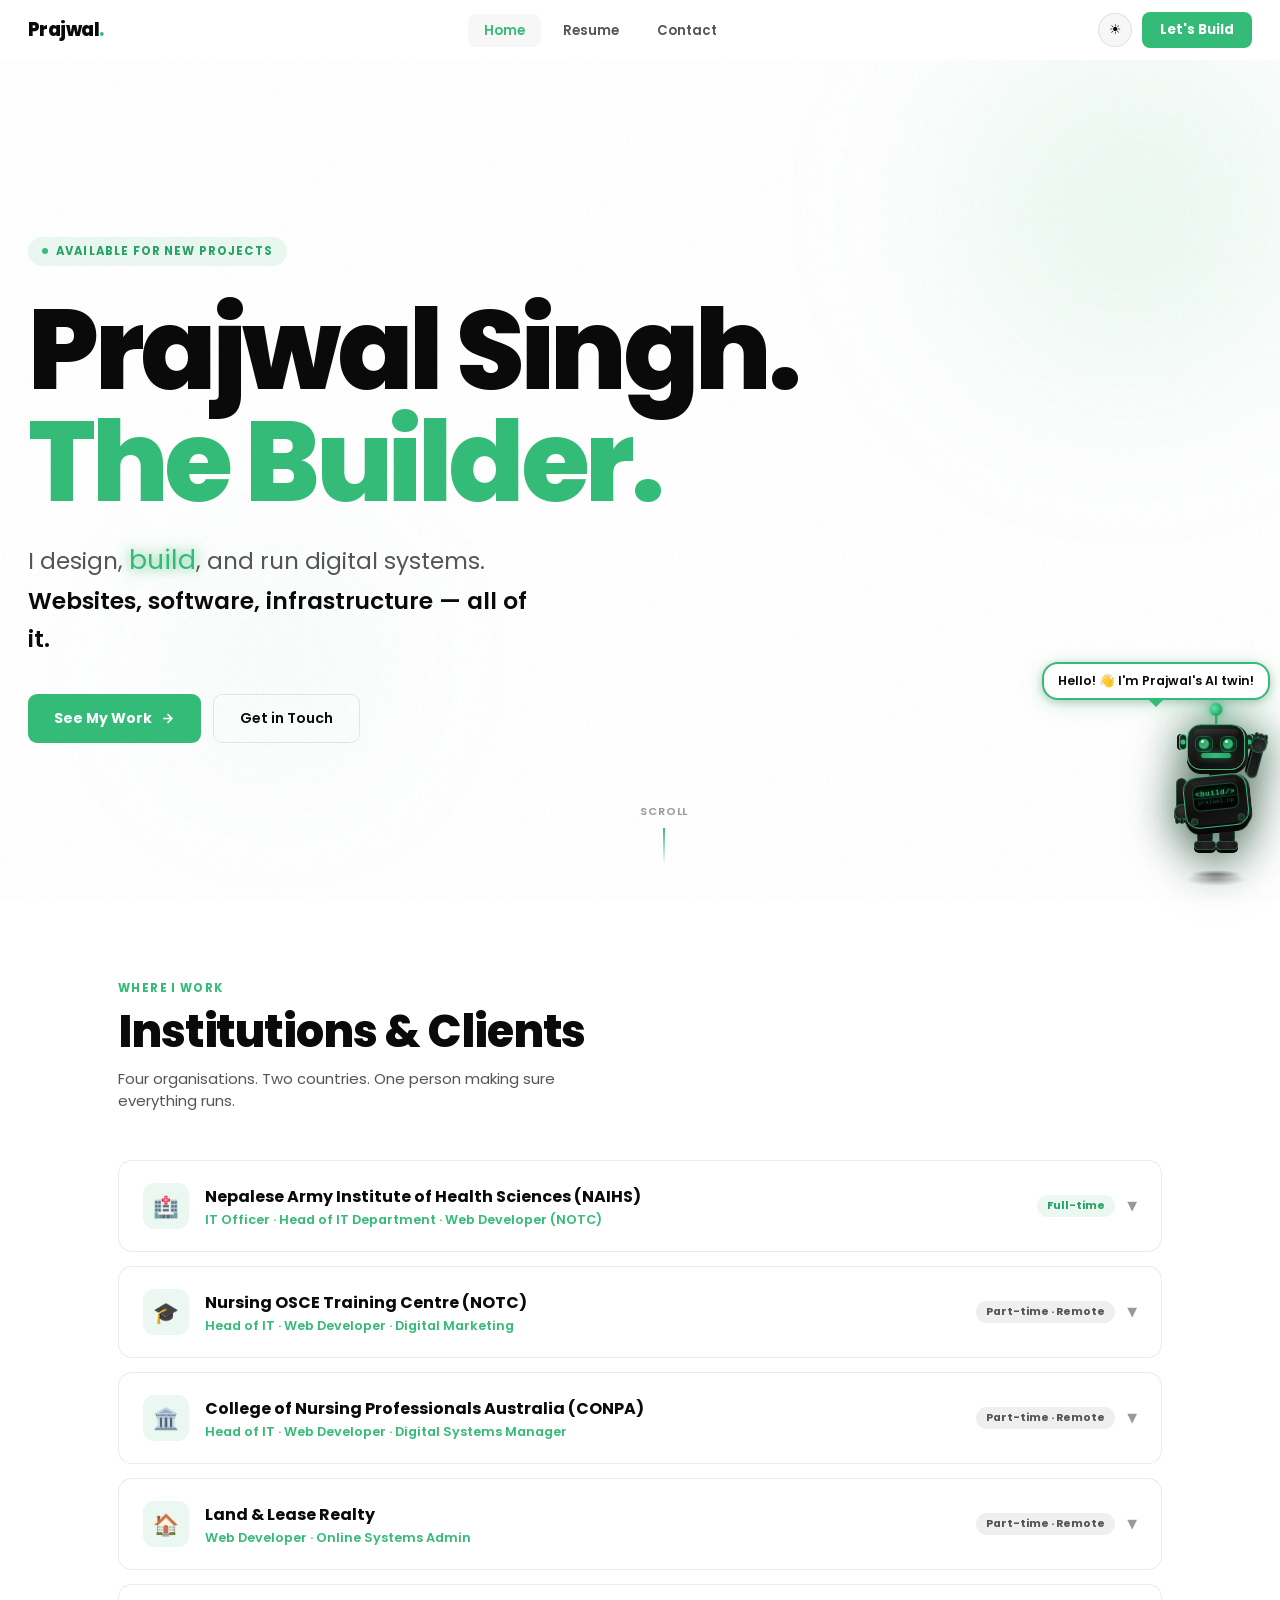
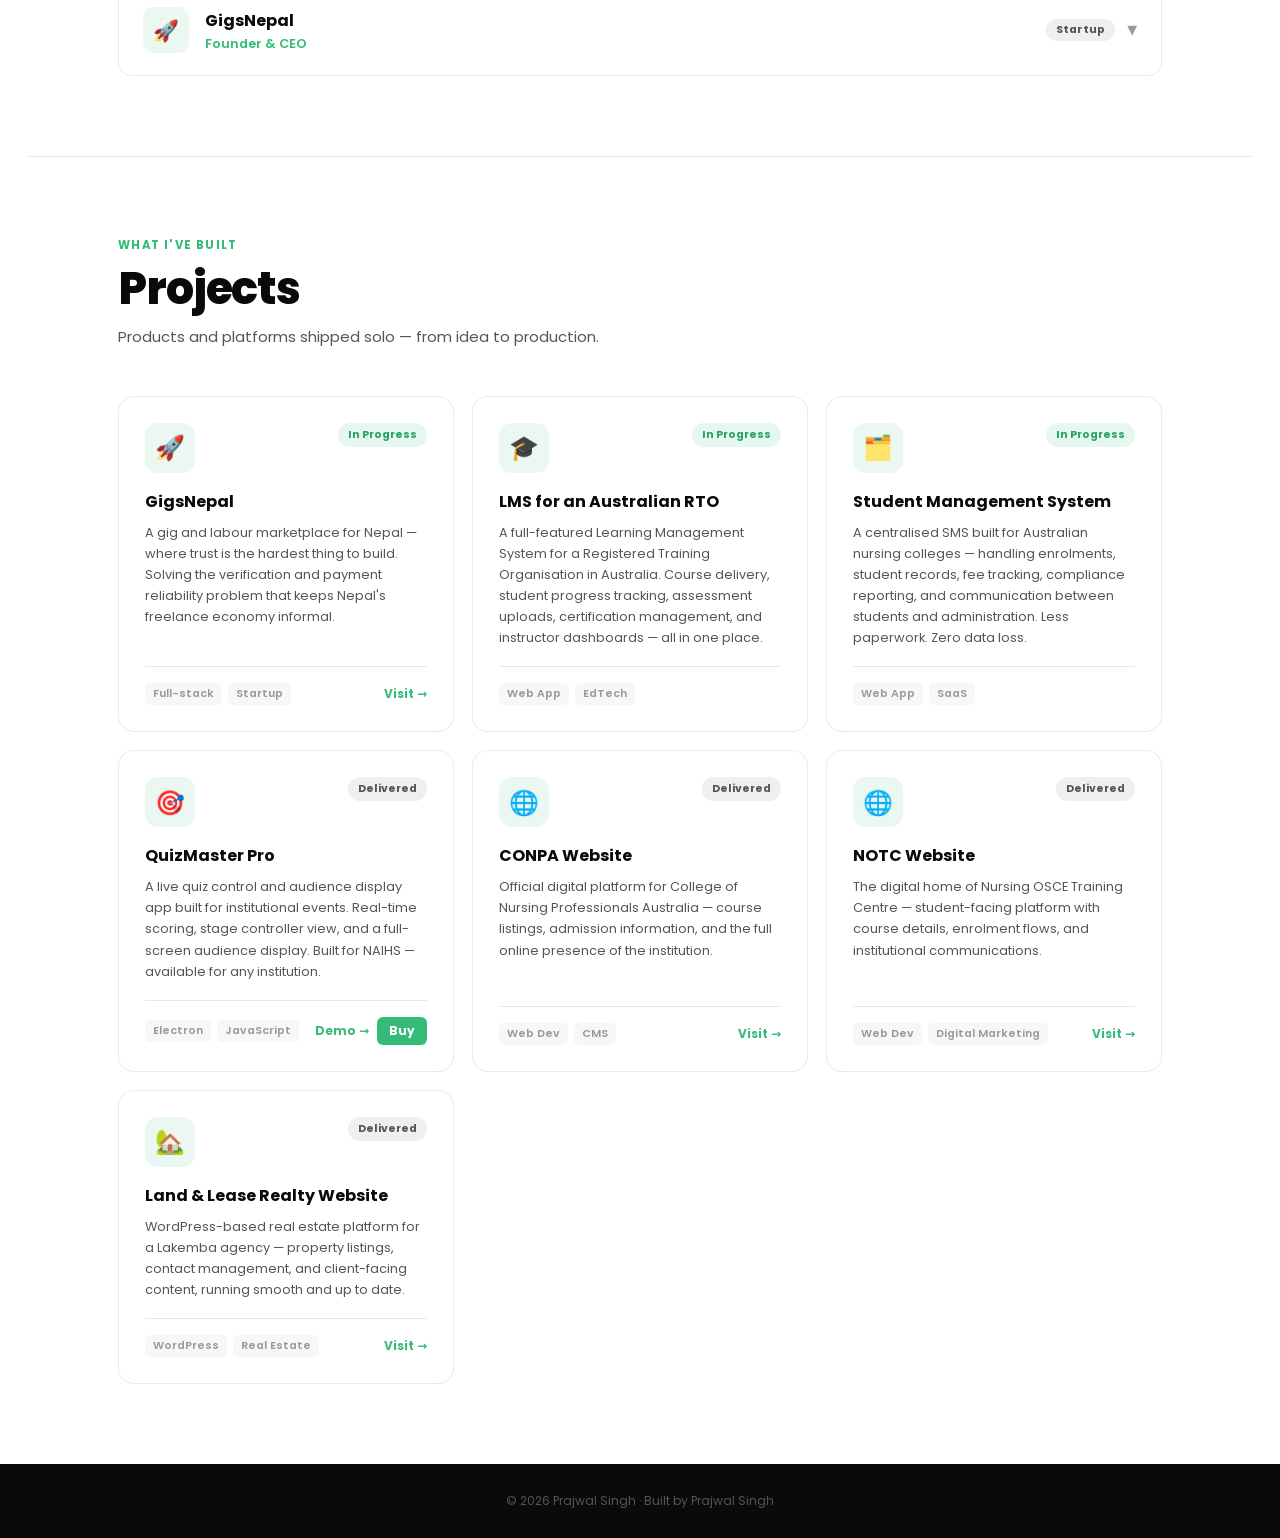
==== commit 84a934c9: "Fix chatbot: read data.reply from Groq API; add cache-buster Co-Authored-By: Claude Sonnet 4.6 <nore" ====
--- a/index.html
+++ b/index.html
@@ -64,7 +64,7 @@
 <section class="work-section">
   <div class="section-header reveal">
     <div class="section-eyebrow">Where I Work</div>
-    <h2 class="section-title">Institutions I am currently associated with</h2>
+    <h2 class="section-title">Institutions &amp; Clients</h2>
     <p class="section-sub">Four organisations. Two countries. One person making sure everything runs.</p>
   </div>
   <div class="work-list">
@@ -74,7 +74,7 @@
         <div class="wi-icon">🏥</div>
         <div class="wi-info">
           <h3>Nepalese Army Institute of Health Sciences (NAIHS)</h3>
-          <div class="wi-role">IT Officer · Head of IT Department</div>
+          <div class="wi-role">IT Officer · Head of IT Department · Web Developer (NOTC)</div>
         </div>
         <div class="wi-meta">
           <span class="wi-badge ft">Full-time</span>
@@ -259,8 +259,8 @@
           <span class="proj-tech">JavaScript</span>
         </div>
         <div class="proj-links">
-          <a href="contact.html" class="proj-link">Demo →</a>
-          <a href="contact.html" class="proj-link buy">Buy</a>
+          <a href="#" class="proj-link">Demo →</a>
+          <a href="#" class="proj-link buy">Buy</a>
         </div>
       </div>
     </div>
